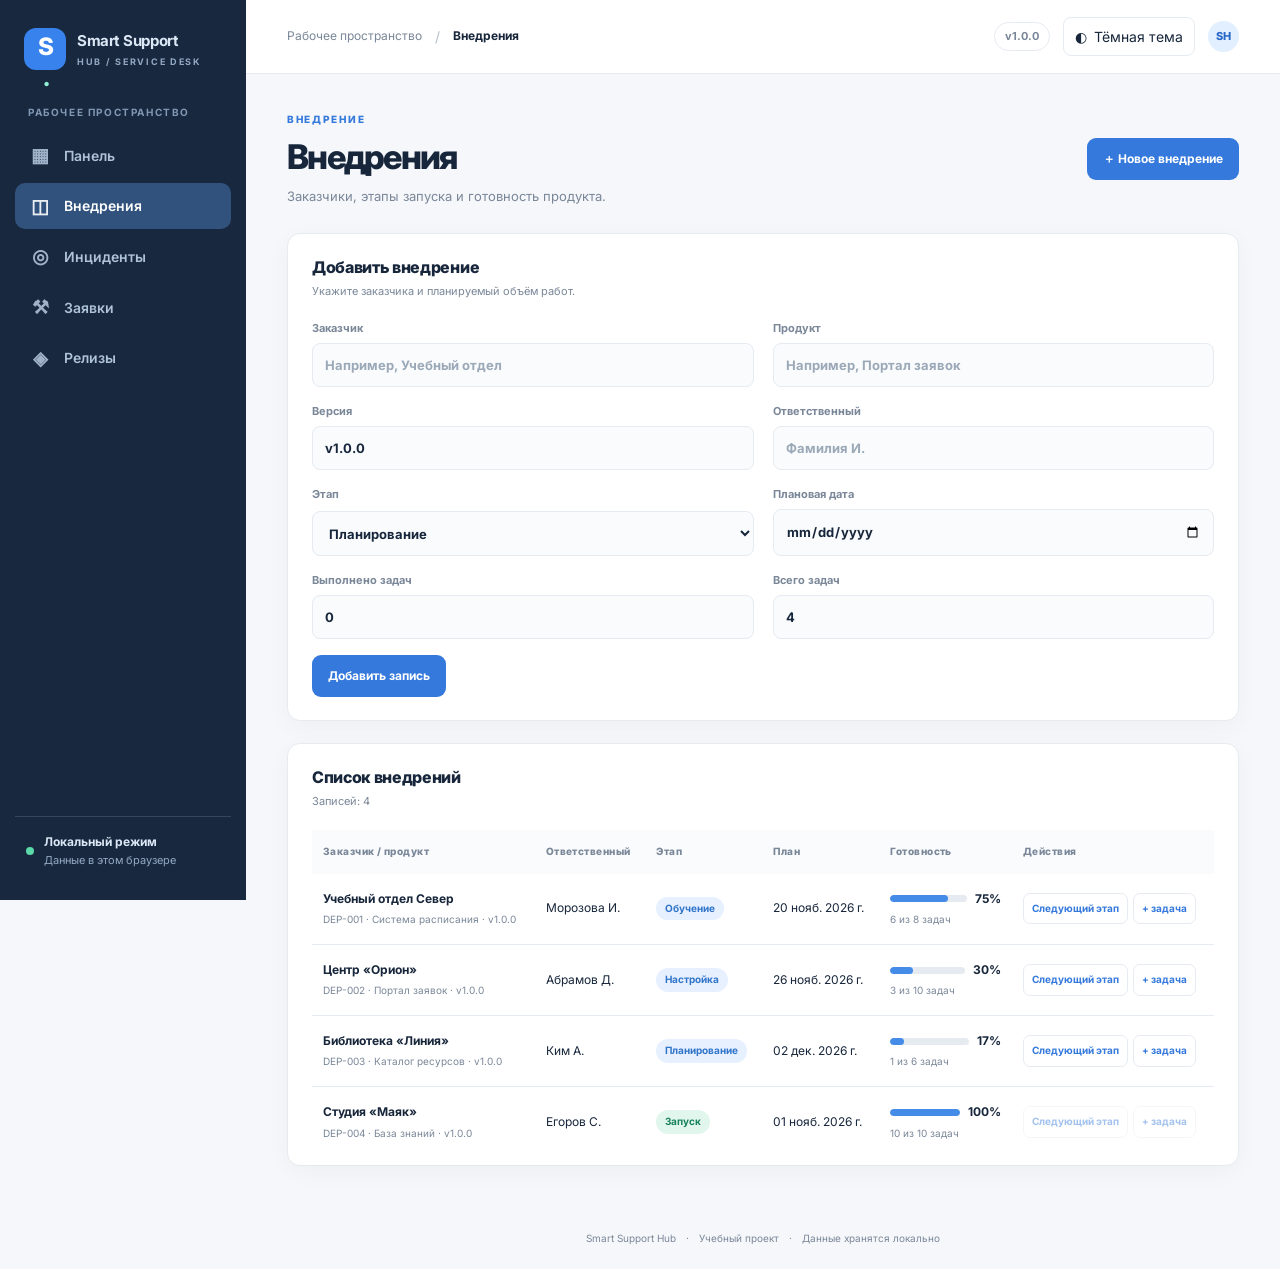
==== deployments.html @ a5aec07f "feat: initial functional Smart Support Hub prototype" ====
<!doctype html>
<html lang="ru"><head><meta charset="utf-8"><meta name="viewport" content="width=device-width,initial-scale=1"><meta name="theme-color" content="#f6f8fb"><meta name="description" content="Smart Support Hub — управление внедрениями, инцидентами, сопровождением и релизами"><title>Внедрения · Smart Support Hub</title><link rel="stylesheet" href="assets/css/style.css"></head>
<body data-page="deployments"><div class="shell"><aside class="sidebar" id="sidebar"><div class="brand"><div class="brand-mark">S<span>·</span></div><div><strong>Smart Support</strong><small>HUB / SERVICE DESK</small></div></div><div class="sidebar-section">РАБОЧЕЕ ПРОСТРАНСТВО</div><nav aria-label="Основная навигация"><a class="nav-link " href="index.html" ><span aria-hidden="true">▦</span><span>Панель</span></a><a class="nav-link active" href="deployments.html" aria-current="page"><span aria-hidden="true">◫</span><span>Внедрения</span></a><a class="nav-link " href="incidents.html" ><span aria-hidden="true">◎</span><span>Инциденты</span></a><a class="nav-link " href="maintenance.html" ><span aria-hidden="true">⚒</span><span>Заявки</span></a><a class="nav-link " href="releases.html" ><span aria-hidden="true">◈</span><span>Релизы</span></a></nav><div class="sidebar-footer"><span class="status-dot"></span><div><strong>Локальный режим</strong><small>Данные в этом браузере</small></div></div></aside><div class="main-column"><header class="topbar"><div class="topbar-left"><button class="icon-button mobile-menu" id="menuToggle" type="button" aria-label="Открыть меню" aria-expanded="false">☰</button><span class="breadcrumb">Рабочее пространство</span><span class="breadcrumb-chevron">/</span><span class="breadcrumb-current">Внедрения</span></div><div class="topbar-actions"><span class="top-version" id="headerVersion">v1.0.0</span><button class="theme-button" id="themeButton" type="button" title="Сменить тему" aria-label="Сменить тему">◐ <span id="themeText">Тема</span></button><span class="avatar" title="Учебный проект">SH</span></div></header><main class="container" id="main"><section class="page-heading"><div><div class="eyebrow">ВНЕДРЕНИЕ</div><h1>Внедрения</h1><p>Заказчики, этапы запуска и готовность продукта.</p></div><a href="#new-deployment" class="button primary">＋ Новое внедрение</a></section><section class="panel form-panel" id="new-deployment"><div class="panel-title"><div><h2>Добавить внедрение</h2><p>Укажите заказчика и планируемый объём работ.</p></div></div><form id="deploymentForm" class="form-grid"><label>Заказчик <input name="client" required maxlength="100" placeholder="Например, Учебный отдел"></label><label>Продукт <input name="product" required maxlength="100" placeholder="Например, Портал заявок"></label><label>Версия <input name="version" required value="v1.0.0" pattern="v?[0-9]+\.[0-9]+\.[0-9]+"></label><label>Ответственный <input name="owner" required maxlength="80" placeholder="Фамилия И."></label><label>Этап <select name="stage"><option value="planning">Планирование</option><option value="setup">Настройка</option><option value="training">Обучение</option><option value="production">Запуск</option></select></label><label>Плановая дата <input name="plannedDate" type="date" required></label><label>Выполнено задач <input name="done" type="number" min="0" value="0" required></label><label>Всего задач <input name="total" type="number" min="1" value="4" required></label><div class="form-actions"><button class="button primary" type="submit">Добавить запись</button><span id="deploymentError" class="field-error" role="alert"></span></div></form></section><section class="panel table-panel"><div class="panel-title"><div><h2>Список внедрений</h2><p id="deploymentCount">Загрузка записей…</p></div></div><div class="table-wrap"><table><thead><tr><th>Заказчик / продукт</th><th>Ответственный</th><th>Этап</th><th>План</th><th>Готовность</th><th>Действия</th></tr></thead><tbody id="deploymentTable"></tbody></table></div></section></main><footer class="footer">Smart Support Hub <span>·</span> Учебный проект <span>·</span> Данные хранятся локально</footer></div></div><div id="toast" class="toast" role="status" aria-live="polite"></div><script src="assets/js/data.js" defer></script><script src="assets/js/storage.js" defer></script><script src="assets/js/app.js" defer></script><script src="assets/js/deployments.js" defer></script></body></html>
---- assets/css/style.css ----
@import url('https://fonts.googleapis.com/css2?family=Inter:wght@400;500;600;700;800&display=swap');
:root{font-family:Inter,Segoe UI,Arial,sans-serif;font-size:14px;color-scheme:light;--bg:#f5f7fa;--surface:#fff;--surface-alt:#f9fbfd;--ink:#17263b;--muted:#7a8798;--line:#e6ebf1;--blue:#3479db;--blue-light:#e8f1ff;--green:#259c76;--sidebar:#18283f;--sidebar2:#233752;--shadow:0 6px 24px rgba(17,38,64,.035)}
:root[data-theme=dark]{color-scheme:dark;--bg:#101b2c;--surface:#19283b;--surface-alt:#203149;--ink:#edf3fa;--muted:#a3b3c7;--line:#32455b;--blue:#7eaefd;--blue-light:#223d60;--green:#62c9a7;--sidebar:#101c2d;--sidebar2:#22334b;--shadow:none}
*{box-sizing:border-box}html{scroll-behavior:smooth}body{margin:0;background:var(--bg);color:var(--ink);line-height:1.55}button,input,select,textarea{font:inherit}button,a{ -webkit-tap-highlight-color:transparent}button{cursor:pointer}a{color:inherit;text-decoration:none}button:disabled{opacity:.45;cursor:not-allowed}:focus-visible{outline:3px solid #82b4fb;outline-offset:2px}
.shell{display:grid;grid-template-columns:246px minmax(0,1fr);min-height:100vh}.sidebar{background:var(--sidebar);color:#dbe7f5;display:flex;flex-direction:column;padding:27px 15px;position:sticky;top:0;height:100vh;z-index:10}.brand{display:flex;align-items:center;gap:11px;padding:1px 9px 35px}.brand-mark{background:#3782ed;color:#fff;border-radius:12px;width:42px;height:42px;display:grid;place-items:center;font-size:24px;font-weight:800;letter-spacing:-.1em}.brand-mark span{color:#8ff0d3}.brand strong{display:block;font-size:15px;letter-spacing:-.03em}.brand small{display:block;color:#93a9c3;font-size:9px;font-weight:700;letter-spacing:.19em;margin-top:2px}.sidebar-section{font-size:10px;color:#8098b3;font-weight:700;letter-spacing:.16em;padding:0 13px;margin-bottom:12px}.sidebar nav{display:grid;gap:5px}.nav-link{display:flex;align-items:center;gap:12px;padding:12px 13px;border-radius:10px;color:#aec2d8;font-weight:600;transition:background .2s,color .2s}.nav-link>span:first-child{font-size:19px;line-height:1;width:24px;text-align:center;opacity:.9}.nav-link:hover{background:var(--sidebar2);color:white}.nav-link.active{background:#31527d;color:white}.sidebar-footer{margin-top:auto;padding:16px 11px 4px;display:flex;gap:10px;align-items:center;border-top:1px solid #33455f}.sidebar-footer strong,.sidebar-footer small{display:block}.sidebar-footer strong{font-size:12px}.sidebar-footer small{font-size:11px;color:#93a9c3}.status-dot{width:8px;height:8px;border-radius:50%;background:#5cd9a8;flex-shrink:0}
.main-column{min-width:0;display:flex;flex-direction:column}.topbar{height:74px;min-height:74px;background:var(--surface);border-bottom:1px solid var(--line);display:flex;align-items:center;justify-content:space-between;padding:0 clamp(20px,3.2vw,48px);gap:14px}.topbar-left,.topbar-actions{display:flex;align-items:center;gap:13px}.breadcrumb{color:var(--muted);font-size:12px}.breadcrumb-chevron{color:#b5bfc9}.breadcrumb-current{font-weight:700;font-size:12px}.top-version{border:1px solid var(--line);border-radius:20px;padding:5px 10px;font-size:11px;font-weight:700;color:var(--muted)}.theme-button{border:1px solid var(--line);color:var(--ink);background:var(--surface);border-radius:8px;padding:8px 11px;display:flex;align-items:center;gap:7px}.avatar{width:31px;height:31px;border-radius:50%;background:#e1efff;color:#2967c6;display:grid;place-items:center;font-size:11px;font-weight:800}.mobile-menu{display:none;background:transparent;color:var(--ink);border:none;font-size:20px}
.container{width:min(1380px,100%);margin:0 auto;padding:38px clamp(20px,3.2vw,48px) 65px;flex:1}.eyebrow{font-size:10px;font-weight:800;letter-spacing:.17em;color:var(--blue);margin-bottom:8px}h1{font-size:clamp(26px,3.2vw,34px);letter-spacing:-.05em;margin:0 0 8px;line-height:1.25;font-weight:800}h2{font-size:16px;line-height:1.3;letter-spacing:-.02em;margin:0;font-weight:800}.welcome,.page-heading{display:flex;justify-content:space-between;align-items:center;gap:15px;margin-bottom:27px}.welcome p,.page-heading p,.panel-title p{margin:0;color:var(--muted)}.welcome p,.page-heading p{font-size:13px}.button{border:1px solid transparent;border-radius:9px;padding:11px 15px;font-weight:700;font-size:12px;display:inline-flex;align-items:center;gap:8px;justify-content:center;white-space:nowrap}.button.primary{color:#fff;background:#3479db}.button.primary:hover{background:#2668c7}.button.secondary{color:var(--ink);background:var(--surface);border-color:var(--line)}
.kpi-grid{display:grid;grid-template-columns:repeat(4,minmax(0,1fr));gap:16px;margin-bottom:20px}.kpi,.panel{border:1px solid var(--line);background:var(--surface);border-radius:13px;box-shadow:var(--shadow)}.kpi{padding:22px 21px 18px;min-width:0}.kpi>span{color:var(--muted);font-size:12px;font-weight:600}.kpi-number{font-size:34px;letter-spacing:-.06em;font-weight:800;margin-top:14px;margin-bottom:4px;line-height:1.25}.kpi-number.version-number{font-size:27px}.kpi small{color:var(--muted);font-size:11px}.content-grid{display:grid;grid-template-columns:1.25fr 1fr;gap:18px;margin-bottom:18px}.content-grid.below{grid-template-columns:1.1fr .9fr}.panel{padding:23px 24px;min-width:0}.panel-title{display:flex;align-items:flex-start;justify-content:space-between;gap:16px;margin-bottom:20px}.panel-title p{font-size:11px;margin-top:5px}.chart-panel{min-height:337px}.chart-wrap{height:247px;position:relative}.mini-dot{height:9px;width:9px;border-radius:50%;background:#4c8ce7;flex-shrink:0;margin-top:4px}.mini-dot.green{background:#51c4a5}.text-link{color:var(--blue);font-size:11px;font-weight:700;white-space:nowrap}.compact-item{display:flex;align-items:center;gap:11px;padding:12px 0;border-top:1px solid var(--line)}.compact-item:first-child{border-top:none;padding-top:0}.compact-item:last-child{padding-bottom:0}.compact-icon{width:35px;height:35px;border-radius:9px;background:var(--blue-light);color:var(--blue);display:grid;place-items:center;font-size:19px;flex-shrink:0}.compact-main{min-width:0;flex:1}.compact-main strong,.compact-main small{display:block}.compact-main strong{font-size:12px;font-weight:700;overflow:hidden;text-overflow:ellipsis;white-space:nowrap}.compact-main small{font-size:10px;color:var(--muted);margin-top:2px}.dep-item>strong{font-size:12px}.progress{display:block;height:7px;width:100%;background:var(--line);border-radius:12px;overflow:hidden}.progress>span{display:block;height:100%;background:#448ce7;border-radius:12px}.compact-item .progress{margin-top:9px}.pill{display:inline-block;padding:4px 9px;border-radius:50px;background:#eff2f6;color:#6f7c8a;font-size:10px;font-weight:700;white-space:nowrap}.pill-blue{background:#e7f0ff;color:#3075ca}.pill-green{background:#e1f6ed;color:#19825f}.pill-red{background:#ffebec;color:#c94d53}.pill-orange{background:#fff0df;color:#b97724}:root[data-theme=dark] .pill{background:#31415a;color:#b7c7db}:root[data-theme=dark] .pill-green{background:#214e45;color:#91eac3}:root[data-theme=dark] .pill-red{background:#553238;color:#ffc0c5}
.form-panel{margin-bottom:22px}.form-grid{display:grid;grid-template-columns:repeat(2,minmax(0,1fr));gap:16px 19px}.form-grid label,.filters label{display:grid;gap:6px;font-size:11px;font-weight:700;color:var(--muted)}.form-grid .wide{grid-column:1/-1}input,select,textarea{background:var(--surface-alt);border:1px solid var(--line);color:var(--ink);border-radius:8px;width:100%;min-width:0;padding:11px 12px;font-size:13px}input::placeholder,textarea::placeholder{color:#9ba8b7}input[aria-invalid=true]{border-color:#e26b6b}textarea{resize:vertical}.form-actions{grid-column:1/-1;display:flex;align-items:center;gap:15px}.field-error{color:#ca4b55;font-size:12px;font-weight:600}.table-panel{padding-bottom:8px}.table-wrap{overflow-x:auto}table{border-collapse:collapse;width:100%;min-width:760px;text-align:left}th{font-size:10px;letter-spacing:.045em;color:var(--muted);font-weight:800;padding:14px 11px;background:var(--surface-alt)}td{padding:16px 11px;border-bottom:1px solid var(--line);vertical-align:middle;font-size:12px}td strong{display:block;font-weight:700;max-width:280px}tr:last-child td{border-bottom:none}.subtext{display:block;color:var(--muted);font-size:10px;margin-top:4px}.no-wrap{white-space:nowrap}.progress-row{display:flex;align-items:center;gap:8px;min-width:95px}.progress-row .progress{min-width:65px;flex:1}.row-actions{display:flex;gap:5px;flex-wrap:wrap}.small-button{border:1px solid var(--line);background:var(--surface);color:var(--blue);border-radius:7px;font-size:10px;padding:7px 8px;font-weight:700;white-space:nowrap}.small-button:hover:not(:disabled){background:var(--blue-light)}.small-button.success{color:var(--green)}.filters{display:flex;flex-wrap:wrap;gap:12px;align-items:end;margin-bottom:16px}.filters label{min-width:150px}.filters input{min-width:210px}.empty{text-align:center;color:var(--muted);padding:35px 14px;font-size:13px}.version-preview{display:flex;gap:10px;align-items:center;padding:13px 14px;border:1px dashed var(--line);border-radius:8px;background:var(--surface-alt);font-size:12px;color:var(--muted)}.version-preview strong{font-size:19px;color:var(--blue)}.release-list{margin:4px 0 0 10px;border-left:1px solid var(--line)}.release-item{display:flex;gap:21px;margin-left:-6px;padding-bottom:27px}.release-item:last-child{padding-bottom:0}.release-marker{width:11px;height:11px;background:#4e94ec;border:3px solid var(--surface);box-shadow:0 0 0 1px #87b4ee;border-radius:50%;margin-top:6px;flex-shrink:0}.release-details{min-width:0}.release-head{display:flex;gap:14px;align-items:center;flex-wrap:wrap}.release-head h3{margin:0;font-size:18px}.release-head>span:last-child{font-size:11px;color:var(--muted)}.release-details ul{color:var(--muted);padding-left:20px;font-size:12px;margin:13px 0 0}.release-details li{margin:4px 0}.toast{position:fixed;right:22px;bottom:22px;max-width:340px;border-radius:10px;padding:13px 18px;background:#213854;color:#fff;box-shadow:0 8px 30px #0003;opacity:0;transform:translateY(12px);transition:.2s;pointer-events:none;z-index:20}.toast.visible{opacity:1;transform:translateY(0)}.toast.error{background:#a94752}.footer{color:var(--muted);font-size:10px;text-align:center;padding:0 10px 22px}.footer span{padding:0 7px}
@media(max-width:1200px){.kpi-grid{grid-template-columns:repeat(2,1fr)}.content-grid,.content-grid.below{grid-template-columns:1fr}.chart-panel{min-height:320px}}@media(max-width:850px){.shell{grid-template-columns:1fr}.sidebar{position:fixed;left:0;top:0;bottom:0;width:245px;transform:translateX(-100%);transition:transform .2s;box-shadow:10px 0 40px #0002}.sidebar.show{transform:translateX(0)}.mobile-menu{display:block}.topbar{padding:0 20px}.container{padding:28px 20px 50px}}@media(max-width:550px){.topbar{height:62px;min-height:62px}.breadcrumb,.breadcrumb-chevron{display:none}.top-version{display:none}.theme-button span{display:none}.avatar{width:29px;height:29px}.welcome,.page-heading{align-items:stretch;flex-direction:column;margin-bottom:22px}.welcome>.button,.page-heading>.button{align-self:start}.kpi-grid{gap:10px}.kpi{padding:15px}.kpi>span{font-size:11px}.kpi-number{font-size:28px;margin-top:9px}.kpi-number.version-number{font-size:23px}.panel{padding:18px}.chart-wrap{height:230px}.chart-panel{min-height:308px}.panel-title{gap:8px}.compact-item{gap:8px}.compact-item>.pill{font-size:9px}.form-grid{grid-template-columns:1fr;gap:12px}.form-actions{flex-wrap:wrap}.filters{display:grid;grid-template-columns:1fr 1fr}.filters label{min-width:0}.filters label:last-child{grid-column:1/-1}.filters input{min-width:0}.topbar-actions{gap:8px}}
@media(prefers-reduced-motion:reduce){*,*::before,*::after{scroll-behavior:auto!important;animation:none!important;transition:none!important}}
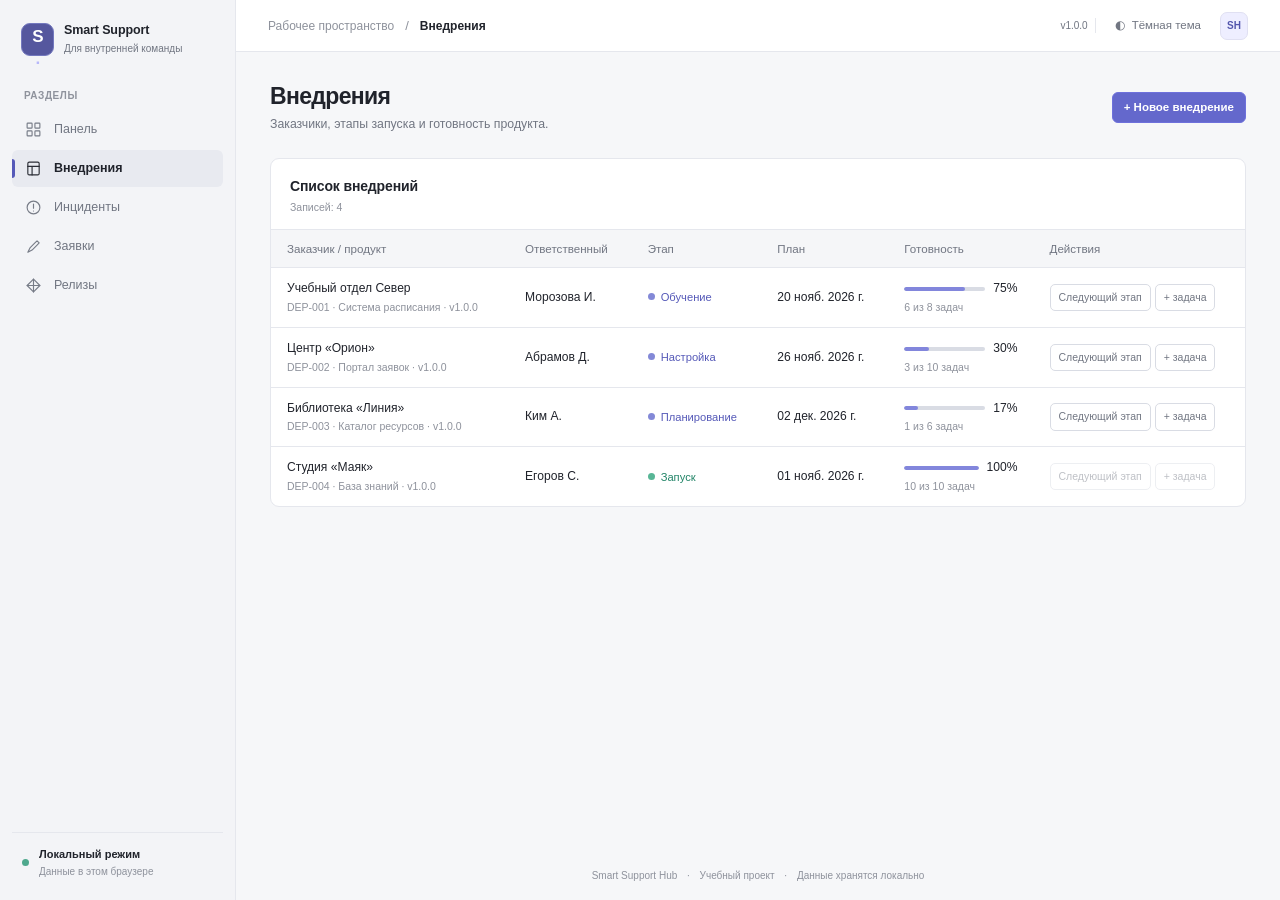
==== commit 1d953bd0: "style: redesign all five pages as a compact support workspace" ====
--- a/deployments.html
+++ b/deployments.html
@@ -1,3 +1,3 @@
 <!doctype html>
-<html lang="ru"><head><meta charset="utf-8"><meta name="viewport" content="width=device-width,initial-scale=1"><meta name="theme-color" content="#f6f8fb"><meta name="description" content="Smart Support Hub — управление внедрениями, инцидентами, сопровождением и релизами"><title>Внедрения · Smart Support Hub</title><link rel="stylesheet" href="assets/css/style.css"></head>
-<body data-page="deployments"><div class="shell"><aside class="sidebar" id="sidebar"><div class="brand"><div class="brand-mark">S<span>·</span></div><div><strong>Smart Support</strong><small>HUB / SERVICE DESK</small></div></div><div class="sidebar-section">РАБОЧЕЕ ПРОСТРАНСТВО</div><nav aria-label="Основная навигация"><a class="nav-link " href="index.html" ><span aria-hidden="true">▦</span><span>Панель</span></a><a class="nav-link active" href="deployments.html" aria-current="page"><span aria-hidden="true">◫</span><span>Внедрения</span></a><a class="nav-link " href="incidents.html" ><span aria-hidden="true">◎</span><span>Инциденты</span></a><a class="nav-link " href="maintenance.html" ><span aria-hidden="true">⚒</span><span>Заявки</span></a><a class="nav-link " href="releases.html" ><span aria-hidden="true">◈</span><span>Релизы</span></a></nav><div class="sidebar-footer"><span class="status-dot"></span><div><strong>Локальный режим</strong><small>Данные в этом браузере</small></div></div></aside><div class="main-column"><header class="topbar"><div class="topbar-left"><button class="icon-button mobile-menu" id="menuToggle" type="button" aria-label="Открыть меню" aria-expanded="false">☰</button><span class="breadcrumb">Рабочее пространство</span><span class="breadcrumb-chevron">/</span><span class="breadcrumb-current">Внедрения</span></div><div class="topbar-actions"><span class="top-version" id="headerVersion">v1.0.0</span><button class="theme-button" id="themeButton" type="button" title="Сменить тему" aria-label="Сменить тему">◐ <span id="themeText">Тема</span></button><span class="avatar" title="Учебный проект">SH</span></div></header><main class="container" id="main"><section class="page-heading"><div><div class="eyebrow">ВНЕДРЕНИЕ</div><h1>Внедрения</h1><p>Заказчики, этапы запуска и готовность продукта.</p></div><a href="#new-deployment" class="button primary">＋ Новое внедрение</a></section><section class="panel form-panel" id="new-deployment"><div class="panel-title"><div><h2>Добавить внедрение</h2><p>Укажите заказчика и планируемый объём работ.</p></div></div><form id="deploymentForm" class="form-grid"><label>Заказчик <input name="client" required maxlength="100" placeholder="Например, Учебный отдел"></label><label>Продукт <input name="product" required maxlength="100" placeholder="Например, Портал заявок"></label><label>Версия <input name="version" required value="v1.0.0" pattern="v?[0-9]+\.[0-9]+\.[0-9]+"></label><label>Ответственный <input name="owner" required maxlength="80" placeholder="Фамилия И."></label><label>Этап <select name="stage"><option value="planning">Планирование</option><option value="setup">Настройка</option><option value="training">Обучение</option><option value="production">Запуск</option></select></label><label>Плановая дата <input name="plannedDate" type="date" required></label><label>Выполнено задач <input name="done" type="number" min="0" value="0" required></label><label>Всего задач <input name="total" type="number" min="1" value="4" required></label><div class="form-actions"><button class="button primary" type="submit">Добавить запись</button><span id="deploymentError" class="field-error" role="alert"></span></div></form></section><section class="panel table-panel"><div class="panel-title"><div><h2>Список внедрений</h2><p id="deploymentCount">Загрузка записей…</p></div></div><div class="table-wrap"><table><thead><tr><th>Заказчик / продукт</th><th>Ответственный</th><th>Этап</th><th>План</th><th>Готовность</th><th>Действия</th></tr></thead><tbody id="deploymentTable"></tbody></table></div></section></main><footer class="footer">Smart Support Hub <span>·</span> Учебный проект <span>·</span> Данные хранятся локально</footer></div></div><div id="toast" class="toast" role="status" aria-live="polite"></div><script src="assets/js/data.js" defer></script><script src="assets/js/storage.js" defer></script><script src="assets/js/app.js" defer></script><script src="assets/js/deployments.js" defer></script></body></html>+<html lang="ru"><head><meta charset="utf-8"><meta name="viewport" content="width=device-width,initial-scale=1"><meta name="theme-color" content="#f6f8fb"><meta name="description" content="Smart Support Hub — управление внедрениями, инцидентами, сопровождением и релизами"><link rel="icon" type="image/svg+xml" href="assets/favicon.svg"><title>Внедрения · Smart Support Hub</title><link rel="stylesheet" href="assets/css/style.css"><link rel="stylesheet" href="assets/css/refinement.css"><link rel="stylesheet" href="assets/css/workspace.css?v=4"></head>
+<body data-page="deployments"><div class="shell"><aside class="sidebar" id="sidebar"><div class="brand"><div class="brand-mark">S<span>·</span></div><div><strong>Smart Support</strong><small>Для внутренней команды</small></div></div><div class="sidebar-section">РАЗДЕЛЫ</div><nav aria-label="Основная навигация"><a class="nav-link " href="index.html" ><span aria-hidden="true"><svg xmlns="http://www.w3.org/2000/svg" viewBox="0 0 24 24" aria-hidden="true"><rect x="3" y="3" width="7" height="7" rx="1"/><rect x="14" y="3" width="7" height="7" rx="1"/><rect x="3" y="14" width="7" height="7" rx="1"/><rect x="14" y="14" width="7" height="7" rx="1"/></svg></span><span>Панель</span></a><a class="nav-link active" href="deployments.html" aria-current="page"><span aria-hidden="true"><svg xmlns="http://www.w3.org/2000/svg" viewBox="0 0 24 24" aria-hidden="true"><rect x="4" y="3" width="16" height="18" rx="2"/><path d="M4 9h16M10 9v12"/></svg></span><span>Внедрения</span></a><a class="nav-link " href="incidents.html" ><span aria-hidden="true"><svg xmlns="http://www.w3.org/2000/svg" viewBox="0 0 24 24" aria-hidden="true"><circle cx="12" cy="12" r="9"/><path d="M12 7v6m0 4h.01"/></svg></span><span>Инциденты</span></a><a class="nav-link " href="maintenance.html" ><span aria-hidden="true"><svg xmlns="http://www.w3.org/2000/svg" viewBox="0 0 24 24" aria-hidden="true"><path d="M14 7l3-3 3 3-3 3m-3-3-7 7-3 6 6-3 7-7"/></svg></span><span>Заявки</span></a><a class="nav-link " href="releases.html" ><span aria-hidden="true"><svg xmlns="http://www.w3.org/2000/svg" viewBox="0 0 24 24" aria-hidden="true"><path d="M12 3l9 9-9 9-9-9z"/><path d="M3 12h18M12 3v18"/></svg></span><span>Релизы</span></a></nav><div class="sidebar-footer"><span class="status-dot"></span><div><strong>Локальный режим</strong><small>Данные в этом браузере</small></div></div></aside><div class="main-column"><header class="topbar"><div class="topbar-left"><button class="icon-button mobile-menu" id="menuToggle" type="button" aria-label="Открыть меню" aria-expanded="false">☰</button><span class="breadcrumb">Рабочее пространство</span><span class="breadcrumb-chevron">/</span><span class="breadcrumb-current">Внедрения</span></div><div class="topbar-actions"><span class="top-version" id="headerVersion">v1.1.0</span><button class="theme-button" id="themeButton" type="button" title="Сменить тему" aria-label="Сменить тему">◐ <span id="themeText">Тема</span></button><span class="avatar" title="Учебный проект">SH</span></div></header><main class="container" id="main"><section class="page-heading"><div><div class="eyebrow">ВНЕДРЕНИЕ</div><h1>Внедрения</h1><p>Заказчики, этапы запуска и готовность продукта.</p></div><a href="#new-deployment" class="button primary">+ Новое внедрение</a></section><dialog class="panel form-panel entry-dialog" id="new-deployment"><button class="dialog-close" type="button" aria-label="Закрыть форму">×</button><div class="panel-title"><div><h2>Добавить внедрение</h2><p>Укажите заказчика и планируемый объём работ.</p></div></div><form id="deploymentForm" class="form-grid"><label>Заказчик <input name="client" required maxlength="100" placeholder="Например, Учебный отдел"></label><label>Продукт <input name="product" required maxlength="100" placeholder="Например, Портал заявок"></label><label>Версия <input name="version" required value="v1.1.0" pattern="v?[0-9]+\.[0-9]+\.[0-9]+"></label><label>Ответственный <input name="owner" required maxlength="80" placeholder="Фамилия И."></label><label>Этап <select name="stage"><option value="planning">Планирование</option><option value="setup">Настройка</option><option value="training">Обучение</option><option value="production">Запуск</option></select></label><label>Плановая дата <input name="plannedDate" type="date" required></label><label>Выполнено задач <input name="done" type="number" min="0" value="0" required></label><label>Всего задач <input name="total" type="number" min="1" value="4" required></label><div class="form-actions"><button class="button primary" type="submit">Добавить запись</button><span id="deploymentError" class="field-error" role="alert"></span></div></form></dialog><section class="panel table-panel"><div class="panel-title"><div><h2>Список внедрений</h2><p id="deploymentCount">Загрузка записей…</p></div></div><div class="table-wrap"><table><thead><tr><th>Заказчик / продукт</th><th>Ответственный</th><th>Этап</th><th>План</th><th>Готовность</th><th>Действия</th></tr></thead><tbody id="deploymentTable"></tbody></table></div></section></main><footer class="footer">Smart Support Hub <span>·</span> Учебный проект <span>·</span> Данные хранятся локально</footer></div></div><div id="toast" class="toast" role="status" aria-live="polite"></div><script src="assets/js/data.js" defer></script><script src="assets/js/storage.js" defer></script><script src="assets/js/app.js" defer></script><script src="assets/js/deployments.js" defer></script><script src="assets/js/dialogs.js" defer></script></body></html>
--- a/assets/css/style.css
+++ b/assets/css/style.css
@@ -1,4 +1,3 @@
-@import url('https://fonts.googleapis.com/css2?family=Inter:wght@400;500;600;700;800&display=swap');
 :root{font-family:Inter,Segoe UI,Arial,sans-serif;font-size:14px;color-scheme:light;--bg:#f5f7fa;--surface:#fff;--surface-alt:#f9fbfd;--ink:#17263b;--muted:#7a8798;--line:#e6ebf1;--blue:#3479db;--blue-light:#e8f1ff;--green:#259c76;--sidebar:#18283f;--sidebar2:#233752;--shadow:0 6px 24px rgba(17,38,64,.035)}
 :root[data-theme=dark]{color-scheme:dark;--bg:#101b2c;--surface:#19283b;--surface-alt:#203149;--ink:#edf3fa;--muted:#a3b3c7;--line:#32455b;--blue:#7eaefd;--blue-light:#223d60;--green:#62c9a7;--sidebar:#101c2d;--sidebar2:#22334b;--shadow:none}
 *{box-sizing:border-box}html{scroll-behavior:smooth}body{margin:0;background:var(--bg);color:var(--ink);line-height:1.55}button,input,select,textarea{font:inherit}button,a{ -webkit-tap-highlight-color:transparent}button{cursor:pointer}a{color:inherit;text-decoration:none}button:disabled{opacity:.45;cursor:not-allowed}:focus-visible{outline:3px solid #82b4fb;outline-offset:2px}
--- a/assets/css/refinement.css
+++ b/assets/css/refinement.css
@@ -0,0 +1,98 @@
+/* Smart Support Hub: compact workspace refinement */
+:root{--bg:#f6f7f9;--surface:#fff;--surface-alt:#f8f9fb;--ink:#252c39;--muted:#687486;--line:#dfe3e9;--blue:#366fae;--blue-light:#ebf2fa;--green:#268069;--sidebar:#f9fafb;--sidebar2:#edf1f5;--shadow:none}
+:root[data-theme=dark]{--bg:#0e141b;--surface:#151d27;--surface-alt:#1c2632;--ink:#e4eaf2;--muted:#9aa9bb;--line:#2b3745;--blue:#84aeea;--blue-light:#1e3450;--green:#6bc7a6;--sidebar:#101720;--sidebar2:#1a2938;--shadow:none}
+body{font-size:13px;letter-spacing:0;line-height:1.55}
+.shell{grid-template-columns:218px minmax(0,1fr)}
+.sidebar{color:var(--ink);border-right:1px solid var(--line);padding:21px 12px 15px;box-shadow:none}
+.brand{padding:3px 10px 28px;gap:10px}
+.brand-mark{background:#304960;width:35px;height:35px;font-size:18px;letter-spacing:-.02em;border-radius:8px}
+.brand-mark span{color:#8fc6ee}
+.brand strong{font-size:13px;font-weight:700;letter-spacing:-.015em}
+.brand small{color:var(--muted);font-size:10px;font-weight:500;letter-spacing:0;margin-top:1px;text-transform:none}
+.sidebar-section{font-size:10px;color:var(--muted);font-weight:650;letter-spacing:.045em;padding:0 10px;margin:9px 0 8px;text-transform:uppercase}
+.sidebar nav{gap:2px}
+.nav-link{gap:12px;padding:10px 11px;border-radius:7px;color:var(--muted);font-size:12.5px;font-weight:550;transition:background .12s ease,color .12s ease}
+.nav-link:hover{background:var(--sidebar2);color:var(--ink)}
+.nav-link.active{background:var(--sidebar2);color:var(--ink);box-shadow:inset 3px 0 0 var(--blue);font-weight:700}
+.nav-link>span:first-child{width:17px;height:17px;display:inline-grid;place-items:center;font-size:16px}
+.nav-link svg{width:17px;height:17px;stroke:currentColor;stroke-width:1.75;fill:none;stroke-linecap:round;stroke-linejoin:round;display:block}
+.sidebar-footer{border-top:1px solid var(--line);padding:15px 10px 3px}
+.sidebar-footer strong{color:var(--ink);font-size:11px;font-weight:650}
+.sidebar-footer small{color:var(--muted);font-size:10px}
+.status-dot{width:7px;height:7px;background:#3ca384}
+.topbar{height:58px;min-height:58px;padding:0 clamp(22px,3vw,38px);background:var(--surface)}
+.breadcrumb,.breadcrumb-current{font-size:12px}
+.breadcrumb-current{font-weight:650}
+.topbar-left,.topbar-actions{gap:10px}
+.top-version{border-radius:6px;padding:4px 8px;font-size:10px;font-weight:550}
+.theme-button{padding:6px 10px;font-size:12px;border-radius:7px}
+.avatar{background:var(--sidebar2);border:1px solid var(--line);color:var(--ink);height:29px;width:29px;font-weight:650}
+.container{width:min(1210px,100%);padding:30px clamp(22px,3vw,38px) 48px}
+.eyebrow{font-weight:600;font-size:10px;letter-spacing:.025em;margin-bottom:5px;color:var(--muted)}
+h1{font-size:25px;letter-spacing:-.035em;font-weight:720;line-height:1.25;margin-bottom:5px}
+h2{font-size:14px;font-weight:700;letter-spacing:-.02em}
+.welcome,.page-heading{margin-bottom:23px}
+.welcome p,.page-heading p{font-size:12px}
+.button{padding:8px 12px;font-size:12px;border-radius:7px;font-weight:650}
+.button.primary{background:#326da9}
+.button.primary:hover{background:#245b94}
+:root[data-theme=dark] .button.primary{background:#3977b7}
+.kpi-grid{gap:12px;margin-bottom:15px}
+.kpi,.panel{border-radius:8px}
+.kpi{padding:17px 18px 14px}
+.kpi>span{font-size:11.5px;font-weight:550}
+.kpi-number{font-size:28px;margin:9px 0 3px;font-weight:720;letter-spacing:-.04em}
+.kpi-number.version-number{font-size:22px}
+.kpi small{font-size:10px}
+.content-grid,.content-grid.below{gap:14px;margin-bottom:14px}
+.panel{padding:19px 20px}
+.panel-title{margin-bottom:14px;align-items:center}
+.panel-title p{font-size:11px;margin-top:3px}
+.chart-panel{min-height:290px}
+.chart-wrap{height:210px}
+.mini-dot{height:7px;width:7px;margin-top:0}
+.compact-item{padding:10px 0}
+.compact-icon{border-radius:6px;width:29px;height:29px;font-size:15px}
+.compact-main strong{font-size:11.5px}
+.compact-main small{font-size:10px}
+.progress{height:5px}
+.pill{border-radius:5px;font-size:10.5px;font-weight:600;padding:3px 7px}
+:root[data-theme=light] .pill{background:#edf0f3;color:#586675}
+:root[data-theme=light] .pill-blue{background:#e5eef9;color:#31699f}
+:root[data-theme=light] .pill-green{background:#e3f4e9;color:#28764b}
+:root[data-theme=light] .pill-red{background:#fbe8e9;color:#ae3e49}
+:root[data-theme=light] .pill-orange{background:#fff2df;color:#a46819}
+.table-panel{padding:16px 19px 6px}
+.table-panel .panel-title{margin-bottom:12px}
+table{min-width:690px}
+th{font-size:10.5px;letter-spacing:0;font-weight:650;padding:9px 10px;border-bottom:1px solid var(--line);background:var(--surface-alt)}
+td{font-size:11.5px;padding:12px 10px}
+td strong{font-weight:620}
+.subtext{font-size:10px;margin-top:2px}
+.filters{gap:9px;margin:0 0 13px}
+.filters label,.form-grid label{font-size:11px;font-weight:550}
+.filters label{min-width:125px}
+.filters input{min-width:180px}
+input,select,textarea{background:var(--surface);font-size:12px;padding:8px 10px;border-radius:6px}
+input::placeholder,textarea::placeholder{color:var(--muted)}
+input:hover,select:hover,textarea:hover{border-color:var(--muted)}
+input:focus,select:focus,textarea:focus{border-color:var(--blue);outline:2px solid var(--blue-light)}
+.small-button{font-size:10.5px;font-weight:600;padding:5px 7px;border-radius:5px}
+.text-link{font-size:11px;font-weight:650}
+.release-head h3{font-size:15px}
+.release-details ul{font-size:11px}
+.version-preview strong{font-size:16px}
+.footer{font-size:10px;padding-bottom:16px}
+.toast{border-radius:8px;font-size:12px}
+.entry-dialog{width:min(610px,calc(100vw - 32px));max-width:calc(100vw - 32px);max-height:min(84vh,850px);overflow:auto;margin:auto;position:fixed;inset:0;background:var(--surface);color:var(--ink);border:1px solid var(--line);padding:23px 24px;box-shadow:0 24px 90px rgba(0,0,0,.2);border-radius:11px}
+.entry-dialog::backdrop{background:rgba(10,17,25,.55);backdrop-filter:blur(2px)}
+.entry-dialog .panel-title{padding-right:29px;margin-bottom:21px}
+.entry-dialog .panel-title h2{font-size:16px}
+.entry-dialog .form-grid{gap:13px 16px}
+.entry-dialog .form-actions{margin-top:5px}
+.dialog-close{position:absolute;right:19px;top:18px;width:30px;height:30px;border:0;background:transparent;color:var(--muted);border-radius:6px;font-size:22px;line-height:1}
+.dialog-close:hover{color:var(--ink);background:var(--surface-alt)}
+body.dialog-open{overflow:hidden}
+.sr-only{position:absolute!important;width:1px;height:1px;padding:0;margin:-1px;overflow:hidden;clip:rect(0,0,0,0);white-space:nowrap;border:0}
+@media(max-width:850px){.sidebar{width:222px;box-shadow:10px 0 30px rgba(0,0,0,.12)}.container{padding:25px 22px 40px}.topbar{padding:0 22px}}
+@media(max-width:550px){.container{padding:22px 16px 35px}.topbar{height:56px;min-height:56px;padding:0 16px}h1{font-size:23px}.welcome,.page-heading{gap:12px;margin-bottom:18px}.page-heading>.button{align-self:stretch}.panel{padding:15px}.table-panel{padding:15px 12px 6px}.kpi-grid{gap:8px}.kpi{padding:13px}.kpi-number{font-size:25px}.chart-panel{min-height:265px}.chart-wrap{height:198px}.entry-dialog{padding:20px 17px}.entry-dialog .form-grid{grid-template-columns:1fr}.entry-dialog .form-actions{flex-wrap:wrap}.filters{display:grid;grid-template-columns:1fr 1fr;gap:8px}.filters label{min-width:0}.filters label:last-child{grid-column:1/-1}.filters input{min-width:0}}
--- a/assets/css/workspace.css
+++ b/assets/css/workspace.css
@@ -0,0 +1,265 @@
+/* Smart Support Hub — workspace interface, Nov 2026.
+   Structure intentionally follows an issue-tracker workflow: navigation, toolbar,
+   searchable work queues, details and compact summaries. */
+:root {
+  font-family:"Segoe UI Variable Text","Segoe UI",Arial,sans-serif;
+  --bg:#f6f7f9;
+  --surface:#ffffff;
+  --surface-alt:#f5f6f8;
+  --sidebar:#f3f4f7;
+  --sidebar2:#e8eaf0;
+  --ink:#20232b;
+  --muted:#717682;
+  --muted2:#8e929c;
+  --line:#e5e7ed;
+  --line-strong:#d9dce4;
+  --blue:#5559b8;
+  --blue-light:#eeeefd;
+  --green:#238568;
+  --shadow:0 1px 4px rgba(14,17,35,.03);
+  color-scheme:light;
+}
+:root[data-theme="dark"] {
+  --bg:#111218;
+  --surface:#16171f;
+  --surface-alt:#1c1d26;
+  --sidebar:#14151d;
+  --sidebar2:#23252f;
+  --ink:#e4e5ec;
+  --muted:#989ba9;
+  --muted2:#767987;
+  --line:#2b2d38;
+  --line-strong:#363846;
+  --blue:#949af5;
+  --blue-light:#292b47;
+  --green:#63c1a2;
+  --shadow:none;
+  color-scheme:dark;
+}
+html {scroll-behavior:smooth}
+body {background:var(--bg);color:var(--ink);font-size:13px;line-height:1.5;font-weight:400;letter-spacing:0}
+body,button,input,textarea,select {font-family:"Segoe UI Variable Text","Segoe UI",Arial,sans-serif}
+button {font-weight:500}
+.shell {grid-template-columns:236px minmax(0,1fr);min-height:100vh}
+.sidebar {background:var(--sidebar);color:var(--ink);border-right:1px solid var(--line);box-shadow:none;
+  padding:20px 12px 16px;gap:0;z-index:11}
+.brand {padding:3px 9px 24px;gap:10px}
+.brand-mark {background:#55579e;color:#fff;border:1px solid #7378be;width:33px;height:33px;border-radius:9px;font-size:17px;font-weight:650;letter-spacing:-.04em}
+.brand-mark span {color:#b7b8fa}
+.brand strong {font-size:12.5px;line-height:1.22;font-weight:650;letter-spacing:-.01em}
+.brand small {font-size:10px;color:var(--muted);font-weight:400;letter-spacing:0;margin-top:3px}
+.sidebar-section {color:var(--muted2);font-weight:600;font-size:10px;letter-spacing:.055em;padding:0 12px;margin:8px 0 8px}
+.sidebar nav {gap:2px}
+.nav-link {color:var(--muted);border-radius:6px;padding:8px 12px;gap:12px;font-size:12.5px;font-weight:470;min-height:37px;position:relative;transition:background .12s,color .12s}
+.nav-link>span:first-child {width:18px;height:18px;opacity:.95;display:inline-grid;place-items:center}
+.nav-link svg {width:17px;height:17px;stroke:currentColor;stroke-width:1.6;fill:none;stroke-linecap:round;stroke-linejoin:round}
+.nav-link:hover {color:var(--ink);background:var(--sidebar2)}
+.nav-link.active {color:var(--ink);background:var(--sidebar2);font-weight:620;box-shadow:none}
+.nav-link.active:before {content:"";position:absolute;left:0;top:9px;bottom:9px;width:3px;background:var(--blue);border-radius:0 3px 3px 0}
+.sidebar-footer {border-color:var(--line);padding:13px 10px 5px}
+.sidebar-footer strong {color:var(--ink);font-size:11px;font-weight:580}
+.sidebar-footer small {color:var(--muted2);font-size:10px;font-weight:400;margin-top:2px}
+.status-dot {width:7px;height:7px;background:#4ea88d}
+.main-column {background:var(--bg);min-height:100vh}
+.topbar {height:52px;min-height:52px;background:var(--surface);padding:0 32px;border-bottom:1px solid var(--line)}
+.topbar-left,.topbar-actions {gap:11px}
+.breadcrumb {color:var(--muted2);font-size:12px}
+.breadcrumb-chevron {color:var(--muted2)}
+.breadcrumb-current {font-size:12px;font-weight:560;color:var(--ink)}
+.top-version {font-size:10px;font-weight:500;background:transparent;color:var(--muted);border:0;padding:0 7px;border-right:1px solid var(--line);border-radius:0}
+.theme-button {background:transparent;color:var(--muted);font-size:11.5px;padding:5px 8px;border:0;border-radius:6px;gap:7px}
+.theme-button:hover {color:var(--ink);background:var(--surface-alt)}
+.avatar {background:#393954;color:#cfd0f6;border:1px solid #4a4b69;border-radius:7px;width:28px;height:28px;font-size:10px;font-weight:640}
+:root:not([data-theme=dark]) .avatar {background:#eeeeff;color:#5356ad;border:1px solid #e0e0f2}
+.container {width:min(1440px,100%);padding:27px 34px 52px;flex:1;margin:0 auto}
+.eyebrow {display:none}
+h1 {font-size:23px;font-weight:640;line-height:1.25;letter-spacing:-.028em;margin:0 0 4px}
+h2 {font-size:13.5px;font-weight:600;letter-spacing:-.01em;line-height:1.35}
+.welcome,.page-heading {margin:0 0 24px;align-items:center;gap:15px}
+.welcome p,.page-heading p {font-size:12.3px;color:var(--muted);margin:3px 0 0}
+.button {font-size:11.5px;font-weight:600;line-height:1.2;padding:8px 11px;border-radius:6px;gap:6px}
+.button.primary {background:#6468cc;color:white;border:1px solid #6e71dc}
+.button.primary:hover {background:#585dc3;border-color:#787ce2}
+.button.secondary {border-color:var(--line-strong);color:var(--ink);background:var(--surface)}
+.button:focus-visible,.nav-link:focus-visible {outline:2px solid var(--blue);outline-offset:2px}
+.kpi-grid {gap:0;background:var(--surface);border:1px solid var(--line);border-radius:9px;overflow:hidden;margin-bottom:19px}
+.kpi {background:transparent;border:0;box-shadow:none;border-radius:0;padding:16px 19px 17px;position:relative}
+.kpi:not(:last-child) {border-right:1px solid var(--line)}
+.kpi>span {font-size:11.5px;color:var(--muted);font-weight:500}
+.kpi-number {font-size:29px;font-weight:600;letter-spacing:-.045em;margin:10px 0 3px;line-height:1.15}
+.kpi-number.version-number {font-size:23px;font-weight:550}
+.kpi small {font-size:10.5px;color:var(--muted2)}
+.panel {border:1px solid var(--line);background:var(--surface);box-shadow:none;border-radius:9px;padding:18px 19px}
+.content-grid {gap:15px;margin-bottom:15px;grid-template-columns:1.28fr 1fr}
+.content-grid.below {grid-template-columns:1.12fr .9fr}
+.panel-title {margin-bottom:15px;align-items:center}
+.panel-title p {font-size:11px;color:var(--muted);margin:4px 0 0}
+.chart-panel {min-height:281px}
+.chart-wrap {height:202px}
+.mini-dot {background:#868bf0;width:6px;height:6px;margin:0}
+.mini-dot.green {background:#67c1a1}
+.compact-item {padding:9px 0;gap:11px}
+.compact-item:first-child {padding-top:0}
+.compact-icon {width:27px;height:27px;background:var(--blue-light);color:var(--blue);font-size:14px;border-radius:6px}
+.compact-main strong {font-size:11.5px;font-weight:560;color:var(--ink)}
+.compact-main small {font-size:10px;color:var(--muted2)}
+.compact-item>.pill {margin-left:auto}
+.dep-item>strong {font-size:11px;font-weight:550}
+.progress {height:4px;background:var(--line-strong)}
+.progress>span {background:#8286dc}
+.pill {background:transparent;color:var(--muted);font-weight:550;font-size:10.5px;padding:3px 0;border-radius:0}
+.pill:before {content:"";display:inline-block;width:7px;height:7px;border-radius:50%;background:#999ba9;margin-right:6px;vertical-align:1px}
+.pill-blue {color:var(--blue);background:transparent}
+.pill-blue:before {background:#8389d7}
+.pill-green {color:var(--green);background:transparent}
+.pill-green:before {background:#58b696}
+.pill-red {color:#d47d81;background:transparent}
+.pill-red:before {background:#d37a80}
+.pill-orange {color:#d5a05e;background:transparent}
+.pill-orange:before {background:#d5a05e}
+:root:not([data-theme=dark]) .pill-red {color:#be505d}
+:root:not([data-theme=dark]) .pill-orange {color:#a47135}
+:root:not([data-theme=dark]) .pill-blue {color:#585dc0}
+:root:not([data-theme=dark]) .pill-green {color:#238568}
+.table-panel {padding:0;overflow:visible;background:var(--surface);border-color:var(--line)}
+.table-panel>.panel-title {padding:18px 19px 13px;margin:0;align-items:center;justify-content:space-between}
+.table-panel .panel-title h2 {font-size:13px;font-weight:610}
+.table-panel .panel-title p {font-size:10.5px;color:var(--muted2)}
+.table-wrap {max-width:100%;overflow-x:auto;scrollbar-color:var(--line-strong) transparent;scrollbar-width:thin}
+table {border-collapse:collapse;table-layout:auto;min-width:690px;width:100%;text-align:left}
+thead {background:var(--surface-alt)}
+th {font-size:11px;color:var(--muted);font-weight:500;letter-spacing:0;background:transparent;padding:10px 16px;border-top:1px solid var(--line);border-bottom:1px solid var(--line);text-transform:none}
+td {padding:11px 16px;font-size:11.5px;line-height:1.45;border-bottom:1px solid var(--line);vertical-align:middle}
+td:first-child {min-width:212px}
+td strong {font-weight:540;font-size:11.7px;color:var(--ink);max-width:410px}
+tbody tr {transition:background .12s ease}
+tbody tr:hover {background:var(--surface-alt)}
+tbody tr:last-child td {border-bottom:none}
+.subtext {font-size:10px;color:var(--muted2);margin:2px 0 0}
+.no-wrap {white-space:nowrap}
+.row-actions {gap:4px;flex-wrap:nowrap}
+.small-button {border:1px solid var(--line-strong);color:var(--muted);background:transparent;font-size:10.5px;font-weight:520;border-radius:5px;padding:5px 8px}
+.small-button:hover:not(:disabled) {color:var(--ink);background:var(--surface-alt);border-color:var(--muted2)}
+.small-button.success {color:var(--green)}
+.filters {padding:9px 19px 15px;margin:0;display:flex;flex-wrap:wrap;gap:8px;align-items:end}
+.filters label {min-width:119px;gap:5px;color:var(--muted2);font-size:10px;font-weight:500}
+.filters label:last-child {margin-left:auto;min-width:195px}
+.filters select,.filters input {min-width:0;height:31px;background:var(--surface-alt);font-size:11px;border:1px solid var(--line);padding:5px 9px;color:var(--ink);border-radius:5px}
+.filters select {min-width:126px}
+.filters input {min-width:195px}
+input,select,textarea {background:var(--surface-alt);color:var(--ink);border:1px solid var(--line-strong);border-radius:6px;padding:9px 10px;font-size:12px;font-weight:420}
+input:focus,select:focus,textarea:focus {border-color:#8489d9;outline:2px solid rgba(132,137,217,.16)}
+input::placeholder,textarea::placeholder {color:var(--muted2)}
+input[aria-invalid=true] {border-color:#d37a80}
+.form-grid label {color:var(--muted);font-size:11.5px;gap:7px;font-weight:530}
+.field-error {color:#e28c96;font-weight:500;font-size:11px}
+.form-actions {margin-top:4px}
+.entry-dialog {width:min(545px,calc(100vw - 28px));padding:25px 26px;border-radius:10px;box-shadow:0 25px 90px #0006;background:var(--surface);border:1px solid var(--line-strong)}
+.entry-dialog::backdrop {background:rgba(7,8,13,.77);backdrop-filter:blur(2px)}
+.entry-dialog .panel-title {margin:0 0 21px;padding-right:25px}
+.entry-dialog .panel-title h2 {font-size:17px;font-weight:630}
+.entry-dialog .panel-title p {font-size:11.5px}
+.entry-dialog .form-grid {gap:14px}
+.dialog-close {background:transparent;color:var(--muted);border:0;border-radius:6px;top:17px;right:18px}
+.dialog-close:hover {color:var(--ink);background:var(--surface-alt)}
+.view-switch {display:flex;align-items:center;gap:5px;border-bottom:1px solid var(--line);padding:0 18px;margin:0;min-height:42px}
+.view-switch button {height:41px;background:none;color:var(--muted);font-size:11.5px;font-weight:510;border:0;border-bottom:2px solid transparent;border-radius:0;padding:0 12px;margin-bottom:-1px}
+.view-switch button:hover {color:var(--ink)}
+.view-switch button.active {color:var(--ink);border-bottom-color:#888cea;font-weight:610}
+.view-switch .view-counter {font-size:10px;min-width:18px;text-align:center;display:inline-block;padding:1px 5px;border:1px solid var(--line);border-radius:5px;color:var(--muted2);margin-left:4px;font-weight:500}
+.view-switch button.active .view-counter {color:var(--ink);border-color:var(--line-strong)}
+.status-inline {display:flex;align-items:center;gap:7px;font-size:11px;color:var(--muted)}
+.status-inline i {width:7px;height:7px;background:#70c8aa;border-radius:50%;display:inline-block}
+.releases-panel {max-width:880px}
+.release-list {padding:6px 4px 0 11px;border-left:1px solid var(--line)}
+.release-item {padding-bottom:24px}
+.release-marker {background:#858be4;box-shadow:0 0 0 1px #858be4;border-color:var(--surface)}
+.release-head h3 {font-size:15px;font-weight:590}
+.release-details ul {font-size:11.5px;line-height:1.6;color:var(--muted);padding-left:17px}
+.release-details li {margin:4px 0}
+.version-preview {background:var(--surface-alt);border:1px solid var(--line);border-radius:7px;font-size:11px}
+.version-preview strong {color:var(--blue);font-size:15px}
+.footer {font-size:10px;color:var(--muted2);padding-bottom:17px}
+.toast {background:#34364b;border:1px solid #51526d;color:#f2f3ff;box-shadow:0 10px 35px #0004;font-size:11.5px;border-radius:7px}
+.toast.error {background:#8f434a}
+body.dialog-open {overflow:hidden}
+@media (max-width:1200px) {
+  .content-grid,.content-grid.below {grid-template-columns:1fr 1fr}
+  .kpi-grid {grid-template-columns:repeat(4,minmax(0,1fr))}
+  .kpi {padding:15px 12px}
+  .filters label:last-child {margin-left:0}
+}
+@media (max-width:1020px) {
+  .content-grid,.content-grid.below {grid-template-columns:1fr}
+  .kpi-grid {grid-template-columns:repeat(2,minmax(0,1fr))}
+  .kpi:nth-child(2) {border-right:0}
+  .kpi:nth-child(-n+2) {border-bottom:1px solid var(--line)}
+}
+@media (max-width:850px) {
+  .shell {grid-template-columns:1fr}
+  .sidebar {position:fixed;left:0;top:0;bottom:0;width:236px;transform:translateX(-100%);box-shadow:16px 0 40px rgba(0,0,0,.21)}
+  .sidebar.show {transform:translateX(0)}
+  .mobile-menu {display:block;background:transparent;color:var(--ink);border:0;font-size:19px}
+  .topbar {padding:0 20px}
+  .container {padding:25px 21px 48px}
+}
+@media (max-width:550px) {
+  .topbar {min-height:51px;height:51px;padding:0 14px}
+  .breadcrumb,.breadcrumb-chevron {display:none}
+  .breadcrumb-current {font-size:12px}
+  .top-version {display:none}
+  .theme-button span {display:none}
+  .container {padding:21px 13px 35px}
+  h1 {font-size:20px}
+  .welcome,.page-heading {display:flex;align-items:stretch;gap:12px;flex-direction:column;margin-bottom:18px}
+  .welcome .button,.page-heading .button {align-self:flex-start}
+  .kpi-grid {gap:0}
+  .kpi {padding:14px}
+  .kpi-number {font-size:24px;margin-top:8px}
+  .kpi-number.version-number {font-size:20px}
+  .panel {padding:15px}
+  .chart-panel {min-height:260px}
+  .chart-wrap {height:200px}
+  .table-panel {padding:0}
+  .table-panel>.panel-title {padding:15px 13px 13px}
+  .view-switch {padding:0 7px}
+  .view-switch button {padding:0 9px;font-size:11px}
+  .filters {padding:12px 12px 15px;display:grid;grid-template-columns:1fr 1fr}
+  .filters label {min-width:0}
+  .filters label:last-child {grid-column:1/-1;min-width:0}
+  .filters select,.filters input {width:100%;min-width:0}
+  .entry-dialog {padding:22px 18px}
+  .entry-dialog .form-grid {grid-template-columns:1fr}
+  .entry-dialog .form-actions {flex-wrap:wrap}
+  .release-head h3 {font-size:14px}
+}
+@media(prefers-reduced-motion:reduce){*{transition:none!important;scroll-behavior:auto!important}}
+
+/* Final visual pass: consistent dot statuses and more legible work queues. */
+:root[data-theme=dark] .pill,
+:root[data-theme=light] .pill {
+  background:transparent;border:0;box-shadow:none;
+  color:var(--muted);padding:3px 0;border-radius:0;
+  font-size:11.2px;font-weight:500;
+}
+:root[data-theme=dark] .pill-blue,
+:root[data-theme=light] .pill-blue {background:transparent;color:var(--blue)}
+:root[data-theme=dark] .pill-green,
+:root[data-theme=light] .pill-green {background:transparent;color:var(--green)}
+:root[data-theme=dark] .pill-red,
+:root[data-theme=light] .pill-red {background:transparent;color:#d47d81}
+:root[data-theme=dark] .pill-orange,
+:root[data-theme=light] .pill-orange {background:transparent;color:#d0a365}
+:root:not([data-theme=dark]) .pill-red{color:#ad4759}
+:root:not([data-theme=dark]) .pill-orange{color:#926228}
+:root[data-theme=dark] .pill:before,
+:root[data-theme=light] .pill:before {width:7px;height:7px;margin-right:6px}
+table th {font-size:11.6px}
+table td {font-size:12.1px;padding-top:12px;padding-bottom:12px}
+table td strong {font-size:12.1px;font-weight:530}
+table .subtext {font-size:10.5px}
+.table-panel .panel-title h2{font-size:14px}
+.view-switch button{font-size:12px}
+.view-switch .view-counter{font-size:10.5px}
+@media(min-width:1200px){.container{padding-top:30px}.page-heading,.welcome{margin-bottom:25px}}
+@media(max-width:550px){.view-switch{overflow-x:auto;white-space:nowrap;scrollbar-width:none}}
